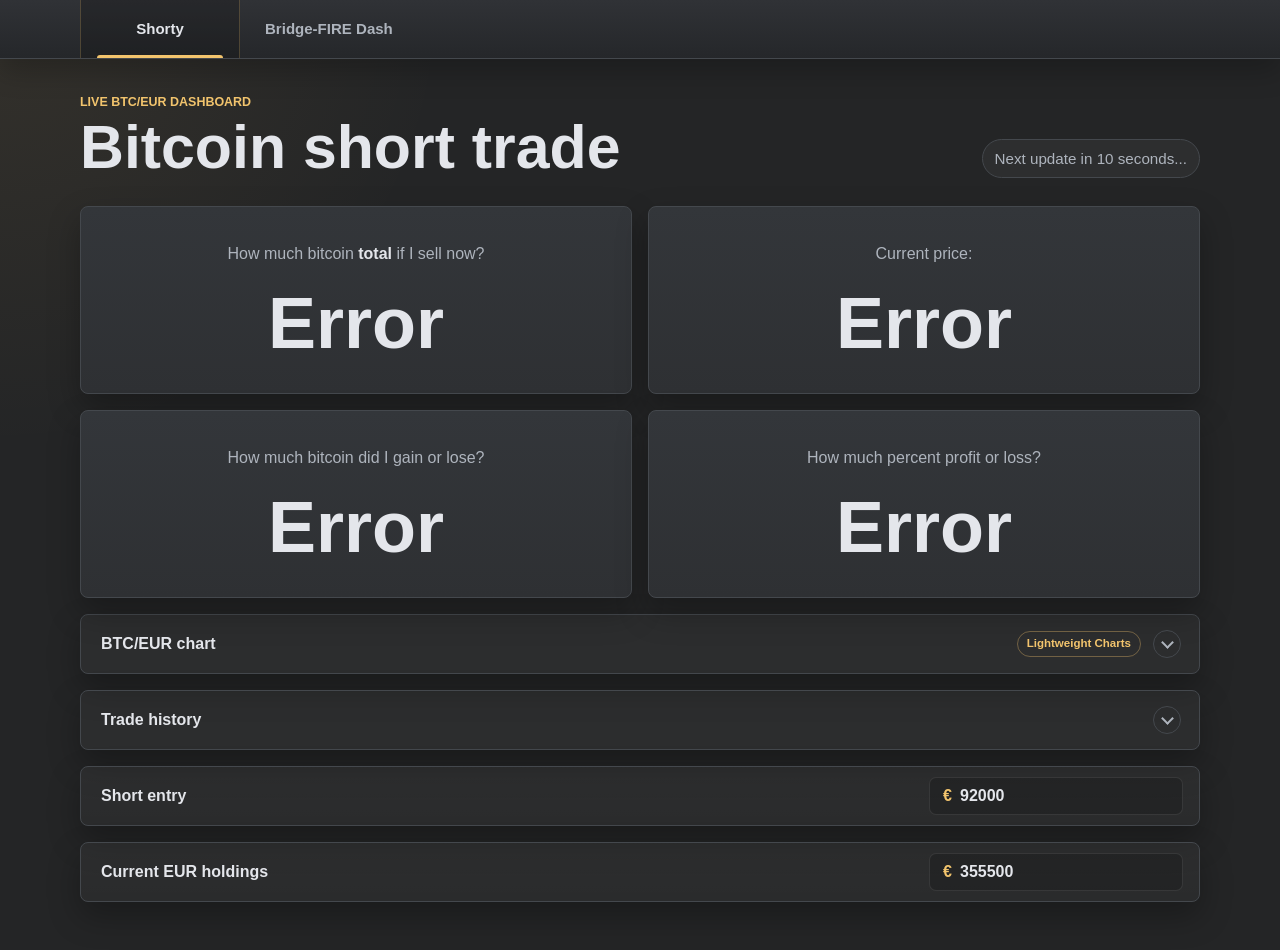
==== index.html @ 922f7276 "Change labels" ====
<!DOCTYPE html>
<html lang="en">
<head>
    <meta charset="UTF-8">
    <meta name="viewport" content="width=device-width, initial-scale=1.0">
    <title>Shorty</title>
    <meta name="theme-color" content="#242526">
    <meta name="apple-mobile-web-app-capable" content="yes">
    <meta name="mobile-web-app-capable" content="yes">
    <meta name="apple-mobile-web-app-title" content="Shorty">
    <link rel="manifest" href="/manifest.json?v=5">
    <link rel="icon" type="image/svg+xml" href="/favicon.svg?v=5">
    <link rel="icon" type="image/png" sizes="256x256" href="/favicon.png?v=5">
    <link rel="apple-touch-icon" sizes="152x152" href="/apple-touch-icon-152x152.png">
    <link rel="apple-touch-icon" sizes="167x167" href="/apple-touch-icon-167x167.png">
    <link rel="apple-touch-icon" sizes="180x180" href="/apple-touch-icon.png">
    <link rel="apple-touch-icon" href="/apple-touch-icon.png">
    <link rel="apple-touch-icon-precomposed" sizes="180x180" href="/apple-touch-icon.png">
    <link rel="stylesheet" href="style.css?v=48">
</head>
<body>
<nav class="app-tabbar" aria-label="Dashboard tabs">
    <div class="app-tabbar-inner" role="tablist">
        <button
            id="shortyTabButton"
            class="app-tab is-active"
            type="button"
            role="tab"
            aria-selected="true"
            aria-controls="shortyTabPanel"
            data-dashboard-tab="shorty"
        >Shorty</button>
        <button
            id="bridgeFireTabButton"
            class="app-tab"
            type="button"
            role="tab"
            aria-selected="false"
            aria-controls="bridgeFireTabPanel"
            data-dashboard-tab="bridge-fire"
        >Bridge-FIRE Dash</button>
    </div>
</nav>
<main class="dashboard">
    <section
        id="shortyTabPanel"
        class="dashboard-tab-panel"
        role="tabpanel"
        aria-labelledby="shortyTabButton"
        data-dashboard-panel="shorty"
    >
    <header class="dashboard-header">
        <div>
            <p class="eyebrow">Live BTC/EUR dashboard</p>
            <h1>Bitcoin short trade</h1>
        </div>
        <p id="timer"></p>
    </header>

    <section class="metric-grid" aria-label="Bitcoin short trade metrics">
        <div class="box">
            <p>How much bitcoin <b>total</b> if I sell now?</p>
            <h2 id="total"></h2>
        </div>
        <div class="box">
            <p>Current price:</p>
            <h2 id="currentPrice"></h2>
        </div>
        <div class="box">
            <p>How much bitcoin did I gain or lose?</p>
            <h2 id="delta"></h2>
        </div>
        <div class="box">
            <p>How much percent profit or loss?</p>
            <h2 id="percent"></h2>
        </div>
    </section>

    <section class="chart-disclosure" aria-label="BTC/EUR chart">
        <details id="priceChartPanel" class="chart-panel">
            <summary class="chart-tab">
                <span class="chart-tab-title">BTC/EUR chart</span>
                <a
                    class="chart-tab-source"
                    href="https://tradingview.github.io/lightweight-charts/docs"
                    target="_blank"
                    rel="noopener noreferrer"
                    aria-label="Open Lightweight Charts documentation"
                >Lightweight Charts</a>
                <span class="chart-tab-icon" aria-hidden="true"></span>
            </summary>
            <div class="chart-body">
                <div
                    id="btcEurChart"
                    class="price-chart-frame"
                    aria-label="BTC/EUR price chart"
                >
                    <div class="price-chart-toolbar" aria-label="Chart timeframe controls">
                        <button class="chart-period-button" type="button" data-chart-period="daily">Daily</button>
                        <button class="chart-period-button is-active" type="button" data-chart-period="weekly">Weekly</button>
                        <span class="price-chart-meta">24M history</span>
                        <span>Live BTC/EUR</span>
                        <span id="chartMoveIndicator" class="chart-move-indicator" aria-live="polite">--</span>
                    </div>
                    <div class="price-chart-heading">
                        <p>
                            <span class="coin-dot">₿</span>
                            <span>Bitcoin / Euro · <span id="chartTimeframeLabel">1W</span> · Coinbase</span>
                        </p>
                        <p id="chartOhlc" class="chart-ohlc"></p>
                    </div>
                    <div id="lightweightChart" class="lightweight-chart"></div>
                    <p id="chartStatus" class="chart-placeholder">Chart loading...</p>
                </div>
            </div>
        </details>
    </section>

    <section class="chart-disclosure" aria-label="Trade history">
        <details id="tradeHistoryPanel" class="chart-panel trade-history-panel">
            <summary class="chart-tab">
                <span class="chart-tab-title">Trade history</span>
                <span class="chart-tab-icon" aria-hidden="true"></span>
            </summary>
            <div class="chart-body">
                <div id="tradeHistoryList" class="trade-history-list">
                    <article class="trade-card">
                        <div class="trade-card-header"><div><p class="holdings-label">STRC trade</p><p class="trade-card-subtitle">Entry FX 1.1594 EUR/USD · Sale FX 1.1699 EUR/USD (ECB)</p></div></div>
                        <div class="trade-metric-grid">
                            <div class="trade-metric">
                                <p>Entry</p>
                                <h2>USD 90.99</h2>
                                <div class="trade-detail-list">
                                    <div class="trade-detail"><span>Date</span><strong>Jun 17, 2026</strong></div>
                                    <div class="trade-detail"><span>Shares</span><strong>4,360</strong></div>
                                    <div class="trade-detail"><span>Invested</span><strong>USD 396,716.40</strong></div>
                                </div>
                            </div>
                            <div class="trade-metric">
                                <p>Exit</p>
                                <h2>USD 95.67</h2>
                                <div class="trade-detail-list">
                                    <div class="trade-detail"><span>Date</span><strong>Aug 21, 2026</strong></div>
                                    <div class="trade-detail"><span>Proceeds</span><strong>USD 417,107.67</strong></div>
                                    <div class="trade-detail"><span>Commission</span><strong class="is-loss">USD 34.86</strong></div>
                                </div>
                            </div>
                            <div class="trade-metric">
                                <p>Profit / loss</p>
                                <h2 class="is-profit">+USD 29,020.44</h2>
                                <div class="trade-detail-list">
                                    <div class="trade-detail"><span>EUR at sale</span><strong class="is-profit">+€ 21,734.86</strong></div>
                                    <div class="trade-detail"><span>Return</span><strong class="is-profit">+7.32%</strong></div>
                                    <div class="trade-detail"><span>Dividends</span><strong class="is-profit">USD 8,629.17</strong></div>
                                </div>
                            </div>
                        </div>
                    </article>
                    <article class="trade-card">
                        <div class="trade-card-header"><div><p class="holdings-label">Nexo Lending</p><p class="trade-card-subtitle">Jun 12-13, 2025 to Jun 12-13, 2026</p></div></div>
                        <div class="trade-metric-grid">
                            <div class="trade-metric">
                                <p>Entry</p>
                                <h2>€ 313,865.45</h2>
                                <div class="trade-detail-list">
                                    <div class="trade-detail"><span>Date</span><strong>Jun 12-13, 2025</strong></div>
                                    <div class="trade-detail"><span>Type</span><strong>Lending</strong></div>
                                </div>
                            </div>
                            <div class="trade-metric">
                                <p>Exit</p>
                                <h2>€ 345,385.04</h2>
                                <div class="trade-detail-list">
                                    <div class="trade-detail"><span>Unlock</span><strong>Jun 12-13, 2026</strong></div>
                                    <div class="trade-detail"><span>Duration</span><strong>365 days</strong></div>
                                </div>
                            </div>
                            <div class="trade-metric">
                                <p>Profit</p>
                                <h2 class="is-profit">+EUR 31,519.59</h2>
                                <div class="trade-detail-list trade-detail-list-top">
                                    <div class="trade-detail"><span>Return</span><strong class="is-profit">+10.04%</strong></div>
                                </div>
                            </div>
                        </div>
                    </article>
                    <article class="trade-card">
                        <div class="trade-card-header"><div><p class="holdings-label">BTC trade</p><p class="trade-card-subtitle">2020-2022 to Jun 12-13, 2025</p></div></div>
                        <div class="trade-metric-grid">
                            <div class="trade-metric">
                                <p>Entry</p>
                                <h2>₿ 3.13</h2>
                                <div class="trade-detail-list">
                                    <div class="trade-detail"><span>Date</span><strong>2020-2022</strong></div>
                                    <div class="trade-detail"><span>Invested</span><strong>Approx. € 36,000.00</strong></div>
                                </div>
                            </div>
                            <div class="trade-metric">
                                <p>Exit</p>
                                <h2>€ 313,865.45</h2>
                                <div class="trade-detail-list">
                                    <div class="trade-detail"><span>Date</span><strong>Jun 12-13, 2025</strong></div>
                                    <div class="trade-detail"><span>Duration</span><strong>Approx. 3-5 years</strong></div>
                                </div>
                            </div>
                            <div class="trade-metric">
                                <p>Profit</p>
                                <h2 class="is-profit">+EUR 277,865.45</h2>
                                <div class="trade-detail-list trade-detail-list-top">
                                    <div class="trade-detail"><span>Return</span><strong class="is-profit">+771.85%</strong></div>
                                </div>
                            </div>
                        </div>
                    </article>
                </div>
            </div>
        </details>
    </section>

    <section class="holdings-panel" aria-label="Short entry settings">
        <div>
            <p class="holdings-label">Short entry</p>
        </div>
        <label class="holdings-input-wrap" for="shortEntryPrice">
            <span>€</span>
            <input
                id="shortEntryPrice"
                type="number"
                inputmode="numeric"
                min="1"
                step="1"
                value="92000"
                required
                aria-label="Short entry price"
            >
        </label>
    </section>

    <section class="holdings-panel" aria-label="EUR holdings settings">
        <div>
            <p class="holdings-label">Current EUR holdings</p>
        </div>
        <label class="holdings-input-wrap" for="currentEurHoldings">
            <span>€</span>
            <input
                id="currentEurHoldings"
                type="number"
                inputmode="numeric"
                min="1"
                step="1"
                value="355500"
                required
                aria-label="Current EUR holdings"
            >
        </label>
    </section>
    </section>
    <section
        id="bridgeFireTabPanel"
        class="dashboard-tab-panel"
        role="tabpanel"
        aria-labelledby="bridgeFireTabButton"
        data-dashboard-panel="bridge-fire"
        hidden
    >
        <header class="dashboard-header bridge-fire-header">
            <div>
                <p class="eyebrow">Personal bridge FIRE simulator</p>
                <h1>Bridge-FIRE Dash</h1>
            </div>
            <button id="bridgeFireResetButton" class="bridge-fire-reset" type="button">Reset defaults</button>
        </header>

        <section id="bridgeFireApp" class="bridge-fire" aria-label="Bridge FIRE calculator">
            <section class="bridge-kpi-grid" aria-label="Bridge FIRE headline results">
                <div class="bridge-kpi">
                    <p>Earliest safe FIRE</p>
                    <h2 id="bridgeFireDate">Calculating...</h2>
                </div>
                <div class="bridge-kpi">
                    <p>Selected FIRE age</p>
                    <h2 id="bridgeFireAge">--</h2>
                </div>
                <div class="bridge-kpi">
                    <p>Required liquid at FIRE</p>
                    <h2 id="bridgeRequiredLiquid">--</h2>
                    <span id="bridgeRequiredLiquidNote" class="bridge-kpi-note">Future euros</span>
                </div>
                <div class="bridge-kpi">
                    <p>Current net worth</p>
                    <h2 id="bridgeCurrentNetWorth">--</h2>
                </div>
                <div class="bridge-kpi">
                    <p>Current apartment equity</p>
                    <h2 id="bridgeApartmentEquity">--</h2>
                </div>
                <div class="bridge-kpi">
                    <p>Plan status</p>
                    <h2 id="bridgePlanStatus">--</h2>
                </div>
            </section>

            <section class="bridge-panel bridge-chart-panel" aria-label="Bridge FIRE projection chart">
                <div class="bridge-panel-header">
                    <div>
                        <p class="holdings-label">Projection</p>
                        <p id="bridgeProjectionSummary" class="bridge-muted">Monthly real-money simulation</p>
                    </div>
                    <div class="bridge-chart-legend" aria-label="Chart legend">
                        <span><i class="legend-liquid"></i>Liquid</span>
                        <span><i class="legend-cash"></i>Cash</span>
                        <span><i class="legend-apartment"></i>Apartment equity</span>
                    </div>
                </div>
                <div id="bridgeFireChart" class="bridge-chart" aria-label="Bridge FIRE projection"></div>
            </section>

            <section class="bridge-controls-grid" aria-label="Bridge FIRE assumptions">
                <fieldset class="bridge-panel bridge-control-panel bridge-control-primary" aria-label="Portfolio">
                    <div class="bridge-control-title" aria-hidden="true">Portfolio</div>
                    <div class="bridge-segmented bridge-mode-toggle" role="radiogroup" aria-label="FIRE date mode">
                        <label><input type="radio" name="fireMode" value="earliest" data-fire-setting="fireMode"><span>Auto earliest</span></label>
                        <label><input type="radio" name="fireMode" value="manual" data-fire-setting="fireMode"><span>Manual age</span></label>
                    </div>
                    <label class="bridge-field bridge-range-field"><span class="bridge-range-heading">Manual FIRE age<strong id="bridgeManualFireAgeValue">40.0</strong></span><input type="range" min="30" max="105" step="0.1" data-fire-setting="manualFireAge"></label>
                    <label class="bridge-field"><span>Liquid portfolio</span><input type="number" min="0" step="1000" data-fire-setting="liquidPortfolio"></label>
                    <label class="bridge-field"><span>Pre-FIRE real return</span><input type="number" step="0.1" data-fire-setting="preFireReturnPercent"></label>
                    <label class="bridge-field"><span>WEBN real return</span><input type="number" step="0.1" data-fire-setting="webnReturnPercent"></label>
                    <label class="bridge-field"><span>Cash real return</span><input type="number" step="0.1" data-fire-setting="cashReturnPercent"></label>
                    <label class="bridge-field"><span>Cash reserve years</span><input type="number" min="0" step="0.25" data-fire-setting="cashReserveYears"></label>
                    <label class="bridge-field"><span>Inflation assumption</span><input type="number" step="0.1" data-fire-setting="inflationPercent"></label>
                    <label class="bridge-field"><span>Life expectancy</span><input type="number" min="60" max="120" step="1" data-fire-setting="lifeExpectancyAge"></label>
                </fieldset>

                <fieldset class="bridge-panel bridge-control-panel bridge-control-compact" aria-label="Spending">
                    <div class="bridge-control-title" aria-hidden="true">Spending</div>
                    <label class="bridge-field"><span>First-years spending</span><input type="number" min="0" step="1000" data-fire-setting="earlyRetirementSpending"></label>
                    <label class="bridge-field"><span>First-years duration</span><input type="number" min="0" step="1" data-fire-setting="earlyRetirementYears"></label>
                    <label class="bridge-field"><span>Long-term spending</span><input type="number" min="0" step="1000" data-fire-setting="retirementSpending"></label>
                    <label class="bridge-toggle"><input type="checkbox" data-fire-setting="guardrailEnabled"><span>Guardrail spending cut</span></label>
                    <label class="bridge-field"><span>Portfolio drop trigger</span><input type="number" min="0" max="95" step="1" data-fire-setting="guardrailDropPercent"></label>
                    <label class="bridge-field"><span>Annual spending cut</span><input type="number" min="0" step="500" data-fire-setting="guardrailCutAmount"></label>
                </fieldset>

                <fieldset class="bridge-panel bridge-control-panel bridge-control-wide" aria-label="Apartment">
                    <div class="bridge-control-title" aria-hidden="true">Apartment</div>
                    <div class="bridge-segmented" role="radiogroup" aria-label="Apartment strategy">
                        <label><input type="radio" name="apartmentStrategy" value="rentForever" data-fire-setting="apartmentStrategy"><span>Rent out forever</span></label>
                        <label><input type="radio" name="apartmentStrategy" value="sellAtFire" data-fire-setting="apartmentStrategy"><span>Sell at FIRE</span></label>
                        <label><input type="radio" name="apartmentStrategy" value="sellAtPayoff" data-fire-setting="apartmentStrategy"><span>Sell 2048</span></label>
                        <label><input type="radio" name="apartmentStrategy" value="sellAtDate" data-fire-setting="apartmentStrategy"><span>Sell at specified date</span></label>
                    </div>
                    <label class="bridge-field"><span>Apartment value</span><input type="number" min="0" step="1000" data-fire-setting="apartmentValue"></label>
                    <label class="bridge-field"><span>Real appreciation</span><input type="number" step="0.1" data-fire-setting="apartmentRealAppreciationPercent"></label>
                    <label class="bridge-field"><span>Pre-payoff rent</span><input type="number" min="0" step="25" data-fire-setting="prePayoffRent"></label>
                    <label class="bridge-field"><span>Mortgage payment</span><input type="number" min="0" step="1" data-fire-setting="mortgagePayment"></label>
                    <label class="bridge-field"><span>Post-payoff rent</span><input type="number" min="0" step="25" data-fire-setting="postPayoffRent"></label>
                    <label class="bridge-field"><span>Sell month</span><input type="month" data-fire-setting="apartmentSaleMonth"></label>
                    <label class="bridge-field"><span>Sale costs</span><input type="number" min="0" max="25" step="0.1" data-fire-setting="apartmentSaleCostPercent"></label>
                    <label class="bridge-toggle"><input type="checkbox" data-fire-setting="includePreFireApartmentCashflow"><span>Invest pre-FIRE apartment cashflow</span></label>
                </fieldset>

                <fieldset class="bridge-panel bridge-control-panel bridge-control-half" aria-label="Inheritance">
                    <div class="bridge-control-title" aria-hidden="true">Inheritance</div>
                    <p id="bridgeInheritanceSummary" class="bridge-control-note">Youngest parent reaches trigger age</p>
                    <label class="bridge-field"><span>Dad birthdate</span><input type="date" data-fire-setting="dadBirthdate"></label>
                    <label class="bridge-field"><span>Mom birthdate</span><input type="date" data-fire-setting="momBirthdate"></label>
                    <label class="bridge-field"><span>Trigger age (youngest parent)</span><input type="number" min="50" max="120" step="1" data-fire-setting="inheritanceTriggerAge"></label>
                    <label class="bridge-field"><span>House value</span><input type="number" min="0" step="10000" data-fire-setting="inheritanceHouseValue"></label>
                </fieldset>

                <fieldset class="bridge-panel bridge-control-panel bridge-control-social" aria-label="Social income">
                    <div class="bridge-control-title" aria-hidden="true">Social income</div>
                    <label class="bridge-toggle"><input type="checkbox" data-fire-setting="socialIncomeEnabled"><span>Enable social income</span></label>
                    <label class="bridge-field"><span>Duration years</span><input type="number" min="0" step="0.5" data-fire-setting="socialIncomeYears"></label>
                    <label class="bridge-field"><span>Monthly amount</span><input type="number" min="0" step="50" data-fire-setting="socialIncomeMonthlyAmount"></label>
                </fieldset>
            </section>

            <section class="bridge-panel bridge-table-panel" aria-label="Bridge FIRE yearly breakdown">
                <div class="bridge-panel-header">
                    <div>
                        <p class="holdings-label">Yearly breakdown</p>
                        <p class="bridge-muted">Liquid portfolio, cash reserve, apartment equity and plan events, all in today's euros</p>
                    </div>
                </div>
                <div class="bridge-table-wrap">
                    <table class="bridge-table">
                        <thead>
                            <tr>
                                <th>Date</th>
                                <th>Age</th>
                                <th>Liquid (today €)</th>
                                <th>Cash (today €)</th>
                                <th>Apartment equity (today €)</th>
                                <th>Spending (today €)</th>
                                <th>Social income/mo (today €)</th>
                                <th>Event</th>
                            </tr>
                        </thead>
                        <tbody id="bridgeYearlyRows"></tbody>
                    </table>
                </div>
            </section>
        </section>
    </section>
</main>

<script src="btc.js?v=24"></script>
<script src="bridge-fire.js?v=19"></script>
<script>
const refreshIntervalMs = 10000;
const timerElement = document.getElementById('timer');
let nextUpdateAt = Date.now();
let refreshTimeoutId;
let activeDashboardTab = 'shorty';
const mobileTabMediaQuery = window.matchMedia
    ? window.matchMedia('(max-width: 720px)')
    : null;

function setupDashboardTabs() {
    document.querySelectorAll('[data-dashboard-tab]').forEach((tabButton) => {
        tabButton.addEventListener('click', () => {
            setActiveDashboardTab(tabButton.dataset.dashboardTab);
        });
    });

    syncDashboardTabsForViewport();
    if (mobileTabMediaQuery?.addEventListener) {
        mobileTabMediaQuery.addEventListener('change', syncDashboardTabsForViewport);
    } else if (mobileTabMediaQuery?.addListener) {
        mobileTabMediaQuery.addListener(syncDashboardTabsForViewport);
    }
}

function syncDashboardTabsForViewport() {
    if (mobileTabMediaQuery?.matches) {
        setActiveDashboardTab('shorty');
    }
}

function setActiveDashboardTab(tabId) {
    if (!tabId || tabId === activeDashboardTab) {
        return;
    }

    activeDashboardTab = tabId;
    document.querySelectorAll('[data-dashboard-tab]').forEach((tabButton) => {
        const isActive = tabButton.dataset.dashboardTab === tabId;
        tabButton.classList.toggle('is-active', isActive);
        tabButton.setAttribute('aria-selected', String(isActive));
    });
    document.querySelectorAll('[data-dashboard-panel]').forEach((panel) => {
        panel.hidden = panel.dataset.dashboardPanel !== tabId;
    });
    document.title = tabId === 'bridge-fire' ? 'Bridge-FIRE Dash' : 'Shorty';

    if (tabId === 'shorty') {
        refreshTradeInfo();
    } else {
        window.clearTimeout(refreshTimeoutId);
    }
}

function updateTimer() {
    if (activeDashboardTab !== 'shorty') {
        return;
    }

    const msLeft = Math.max(0, nextUpdateAt - Date.now());
    const secondsLeft = Math.ceil(msLeft / 1000);
    timerElement.textContent = secondsLeft > 0
        ? `Next update in ${secondsLeft} second${secondsLeft === 1 ? '' : 's'}...`
        : 'Updating...';
}

async function refreshTradeInfo() {
    window.clearTimeout(refreshTimeoutId);
    if (activeDashboardTab !== 'shorty') {
        return;
    }

    nextUpdateAt = Date.now();
    updateTimer();
    await updateTradeInfo();
    if (activeDashboardTab !== 'shorty') {
        return;
    }

    nextUpdateAt = Date.now() + refreshIntervalMs;
    updateTimer();
    refreshTimeoutId = window.setTimeout(refreshTradeInfo, refreshIntervalMs);
}

setInterval(updateTimer, 1000);
setupDashboardTabs();
setupPriceChart();
setupShortEntryInput(refreshTradeInfo);
setupHoldingsInput(refreshTradeInfo);
setupBridgeFireCalculator();
refreshTradeInfo();
</script>
</body>
</html>
---- style.css ----
:root {
    color-scheme: dark;
    --bg: #242526;
    --panel: #2e3033;
    --panel-soft: #33363a;
    --border: #44484d;
    --text: #e4e6eb;
    --muted: #aeb4bd;
    --accent: #f2c46d;
    --shadow: rgba(0, 0, 0, 0.28);
}

* {
    box-sizing: border-box;
}

body {
    min-height: 100vh;
    margin: 0;
    background:
        radial-gradient(circle at top left, rgba(242, 196, 109, 0.08), transparent 28rem),
        var(--bg);
    color: var(--text);
    font-family: Arial, sans-serif;
}

.app-tabbar {
    width: 100%;
    border-bottom: 1px solid var(--border);
    background: linear-gradient(180deg, #303236, #25272a);
    box-shadow: 0 12px 28px rgba(0, 0, 0, 0.22);
}

.app-tabbar-inner {
    display: flex;
    align-items: stretch;
    width: min(1120px, calc(100% - 32px));
    min-height: 58px;
    margin: 0 auto;
    gap: 2px;
}

.app-tab {
    position: relative;
    display: grid;
    place-items: center;
    min-width: 160px;
    padding: 0 22px;
    border: 0;
    border-inline: 1px solid transparent;
    background: transparent;
    color: var(--muted);
    cursor: pointer;
    font: inherit;
    font-size: 0.94rem;
    font-weight: 700;
    line-height: 1;
    white-space: nowrap;
    transition: background 160ms ease, color 160ms ease, border-color 160ms ease;
}

.app-tab::after {
    content: "";
    position: absolute;
    left: 16px;
    right: 16px;
    bottom: 0;
    height: 3px;
    border-radius: 999px 999px 0 0;
    background: transparent;
    transition: background 160ms ease;
}

.app-tab:hover {
    border-color: rgba(255, 255, 255, 0.06);
    background: rgba(255, 255, 255, 0.045);
    color: var(--text);
}

.app-tab:focus-visible {
    z-index: 1;
    outline: 3px solid rgba(242, 196, 109, 0.26);
    outline-offset: -3px;
}

.app-tab.is-active {
    border-color: rgba(242, 196, 109, 0.22);
    background: rgba(15, 15, 16, 0.28);
    color: var(--text);
}

.app-tab.is-active::after {
    background: var(--accent);
}

.dashboard-tab-panel[hidden] {
    display: none;
}

.dashboard {
    width: min(1120px, calc(100% - 32px));
    margin: 0 auto;
    padding: 36px 0 48px;
}

.dashboard-header {
    display: flex;
    align-items: flex-end;
    justify-content: space-between;
    gap: 24px;
    margin-bottom: 28px;
}

.eyebrow {
    margin: 0 0 8px;
    color: var(--accent);
    font-size: 0.78rem;
    font-weight: 700;
    letter-spacing: 0;
    text-transform: uppercase;
}

h1 {
    margin: 0;
    color: var(--text);
    font-size: clamp(2.1rem, 6vw, 3.8rem);
    line-height: 1;
}

.metric-grid {
    display: grid;
    grid-template-columns: repeat(2, minmax(0, 1fr));
    gap: 16px;
}

.box {
    min-height: 188px;
    padding: 22px;
    border: 1px solid var(--border);
    border-radius: 8px;
    background: linear-gradient(180deg, var(--panel-soft), var(--panel));
    box-shadow: 0 14px 32px var(--shadow);
    display: flex;
    flex-direction: column;
    align-items: center;
    justify-content: center;
    gap: 24px;
    text-align: center;
}

.box p {
    margin: 0;
    max-width: 24rem;
    color: var(--muted);
    font-size: 1rem;
    line-height: 1.45;
}

.box b {
    color: var(--text);
}

.box h2 {
    margin: 0;
    color: var(--text);
    font-size: clamp(2.4rem, 7vw, 4.5rem);
    line-height: 0.95;
    overflow-wrap: anywhere;
}

.chart-disclosure {
    margin-top: 16px;
}

.chart-panel {
    border: 1px solid var(--border);
    border-radius: 8px;
    background: rgba(255, 255, 255, 0.035);
    box-shadow: 0 14px 32px var(--shadow);
    overflow: hidden;
}

.chart-tab {
    display: grid;
    grid-template-columns: minmax(0, 1fr) auto auto;
    align-items: center;
    gap: 12px;
    min-height: 58px;
    padding: 0 18px 0 20px;
    cursor: pointer;
    list-style: none;
}

.chart-tab::-webkit-details-marker {
    display: none;
}

.chart-tab-title {
    color: var(--text);
    font-size: 1rem;
    font-weight: 700;
}

.chart-tab-source {
    padding: 6px 9px;
    border: 1px solid rgba(242, 196, 109, 0.35);
    border-radius: 999px;
    color: var(--accent);
    font-size: 0.72rem;
    font-weight: 700;
    line-height: 1;
    text-decoration: none;
    text-transform: none;
}

.chart-tab-source:hover,
.chart-tab-source:focus-visible {
    border-color: rgba(242, 196, 109, 0.65);
    background: rgba(242, 196, 109, 0.08);
    outline: none;
}

.chart-tab-icon {
    display: grid;
    place-items: center;
    width: 28px;
    height: 28px;
    border: 1px solid var(--border);
    border-radius: 50%;
    color: var(--muted);
    transition: border-color 160ms ease, color 160ms ease;
}

.chart-tab-icon::before {
    content: "";
    width: 7px;
    height: 7px;
    margin-top: -3px;
    border-right: 2px solid currentColor;
    border-bottom: 2px solid currentColor;
    transform: rotate(45deg);
    transition: transform 160ms ease, margin 160ms ease;
}

.chart-panel[open] .chart-tab {
    border-bottom: 1px solid var(--border);
}

.chart-panel[open] .chart-tab-icon {
    border-color: rgba(242, 196, 109, 0.45);
    color: var(--accent);
}

.chart-panel[open] .chart-tab-icon::before {
    margin-top: 3px;
    transform: rotate(225deg);
}

.chart-tab:focus-visible {
    outline: 3px solid rgba(242, 196, 109, 0.3);
    outline-offset: -3px;
}

.chart-body {
    padding: 14px;
    background: linear-gradient(180deg, var(--panel-soft), var(--panel));
}

.price-chart-frame {
    position: relative;
    width: 100%;
    height: clamp(360px, 56vw, 460px);
    border: 1px solid rgba(255, 255, 255, 0.06);
    border-radius: 6px;
    background: #0f0f10;
    overflow: hidden;
}

.price-chart-frame.is-warmed {
    box-shadow: inset 0 0 0 1px rgba(242, 196, 109, 0.08);
}

.price-chart-toolbar {
    display: flex;
    align-items: center;
    gap: 8px;
    height: 44px;
    padding: 0 12px;
    border-bottom: 1px solid rgba(255, 255, 255, 0.07);
    background: #0b0b0c;
    color: #b8b8bd;
    font-size: 0.78rem;
    font-weight: 700;
}

.price-chart-toolbar span {
    display: grid;
    place-items: center;
    height: 28px;
    padding: 0 10px;
    border: 1px solid rgba(255, 255, 255, 0.06);
    border-radius: 999px;
    background: rgba(255, 255, 255, 0.025);
    color: #9ea4ad;
    font: inherit;
    white-space: nowrap;
}

.chart-period-button {
    display: grid;
    place-items: center;
    height: 28px;
    padding: 0 12px;
    border: 1px solid rgba(242, 196, 109, 0.32);
    border-radius: 999px;
    background: rgba(242, 196, 109, 0.06);
    color: #ead7ac;
    cursor: pointer;
    font: inherit;
    white-space: nowrap;
    box-shadow: inset 0 0 0 1px rgba(255, 255, 255, 0.035);
    transition: background 160ms ease, border-color 160ms ease, color 160ms ease, transform 160ms ease;
}

.chart-period-button.is-active {
    border-color: rgba(242, 196, 109, 0.72);
    background: rgba(242, 196, 109, 0.16);
    color: var(--accent);
}

.chart-period-button:hover,
.chart-period-button:focus-visible {
    border-color: rgba(242, 196, 109, 0.65);
    background: rgba(242, 196, 109, 0.12);
    color: var(--accent);
    outline: none;
}

.price-chart-meta {
    color: var(--muted);
}

.price-chart-toolbar .chart-move-indicator {
    margin-left: auto;
    min-width: 74px;
    border-color: rgba(255, 255, 255, 0.08);
    color: #9ea4ad;
}

.price-chart-toolbar .chart-move-indicator.is-up {
    border-color: rgba(74, 163, 140, 0.36);
    background: rgba(74, 163, 140, 0.08);
    color: #7ed1bb;
}

.price-chart-toolbar .chart-move-indicator.is-down {
    border-color: rgba(239, 83, 80, 0.36);
    background: rgba(239, 83, 80, 0.08);
    color: #ff8a87;
}

.price-chart-heading {
    position: absolute;
    z-index: 2;
    top: 55px;
    left: 12px;
    right: 12px;
    display: flex;
    align-items: center;
    gap: 12px;
    min-width: 0;
    pointer-events: none;
}

.price-chart-heading p {
    display: flex;
    align-items: center;
    gap: 7px;
    min-width: 0;
    margin: 0;
    color: #d8d8dc;
    font-size: 0.95rem;
    white-space: nowrap;
}

.price-chart-heading p:first-child {
    flex: 0 1 auto;
    overflow: hidden;
    text-overflow: ellipsis;
}

.coin-dot {
    display: grid;
    place-items: center;
    width: 18px;
    height: 18px;
    border-radius: 50%;
    background: #f7931a;
    color: #fff;
    font-size: 0.78rem;
    font-weight: 700;
}

.chart-ohlc {
    color: #ef5350;
}

.lightweight-chart {
    width: 100%;
    height: calc(100% - 44px);
}

.lightweight-chart table {
    font-family: Arial, sans-serif !important;
}

.price-chart-frame canvas {
    display: block;
}

.price-chart-frame .chart-placeholder {
    position: absolute;
    z-index: 3;
    inset: 44px 0 0;
    width: 100%;
    height: auto;
    background: rgba(15, 15, 16, 0.78);
}

.chart-placeholder[hidden] {
    display: none;
}

.chart-placeholder {
    display: grid;
    place-items: center;
    height: 100%;
    margin: 0;
    color: var(--muted);
    font-size: 0.95rem;
}

.trade-history-list {
    display: grid;
    gap: 10px;
}

.trade-history-panel .chart-body {
    background: linear-gradient(180deg, rgba(255, 255, 255, 0.032), rgba(255, 255, 255, 0.018));
}

.trade-card {
    padding: 14px 16px 16px;
    border: 1px solid var(--border);
    border-radius: 8px;
    background: linear-gradient(180deg, rgba(255, 255, 255, 0.032), rgba(255, 255, 255, 0.018));
    box-shadow: 0 14px 32px var(--shadow);
}

.trade-history-panel .chart-tab {
    grid-template-columns: minmax(0, 1fr) auto;
}

.trade-card-header {
    display: block;
    margin-bottom: 12px;
}

.trade-card-subtitle {
    margin: 3px 0 0;
    color: var(--muted);
    font-size: 0.78rem;
    line-height: 1.3;
}

.trade-metric-grid {
    display: grid;
    grid-template-columns: repeat(3, minmax(0, 1fr));
    gap: 8px;
}

.trade-metric {
    min-height: 116px;
    padding: 11px 12px;
    border: 1px solid rgba(255, 255, 255, 0.07);
    border-radius: 7px;
    background: rgba(15, 15, 16, 0.22);
    display: grid;
    grid-template-rows: auto auto 1fr;
    gap: 8px;
    min-width: 0;
}

.trade-metric p {
    margin: 0;
    color: var(--muted);
    font-size: 0.78rem;
    font-weight: 700;
    line-height: 1.25;
}

.trade-metric h2 {
    margin: 0;
    color: var(--text);
    font-size: clamp(1.16rem, 2.2vw, 1.55rem);
    line-height: 1.05;
    overflow-wrap: anywhere;
}

.trade-metric .is-profit {
    color: #22c55e;
}

.trade-metric .is-loss {
    color: #ef4444;
}

.trade-detail-list {
    display: grid;
    align-content: end;
    gap: 5px;
    min-width: 0;
}

.trade-detail-list-top {
    align-content: start;
}

.trade-detail {
    display: grid;
    grid-template-columns: minmax(64px, auto) minmax(0, 1fr);
    gap: 8px;
    align-items: baseline;
    min-width: 0;
    color: var(--muted);
    font-size: 0.74rem;
    line-height: 1.2;
}

.trade-detail span {
    min-width: 0;
}

.trade-detail strong {
    min-width: 0;
    color: #d8d8dc;
    font-weight: 700;
    text-align: right;
    overflow-wrap: anywhere;
}

.holdings-panel {
    display: flex;
    align-items: center;
    justify-content: space-between;
    gap: 18px;
    min-height: 58px;
    margin-top: 16px;
    padding: 10px 16px 10px 20px;
    border: 1px solid var(--border);
    border-radius: 8px;
    background: linear-gradient(180deg, rgba(255, 255, 255, 0.045), rgba(255, 255, 255, 0.028));
    box-shadow: 0 14px 32px var(--shadow);
}

.holdings-label {
    margin: 0;
    color: var(--text);
    font-size: 1rem;
    font-weight: 700;
}

.holdings-input-wrap {
    display: flex;
    align-items: center;
    height: 38px;
    min-width: min(100%, 230px);
    border: 1px solid rgba(255, 255, 255, 0.09);
    border-radius: 7px;
    background: rgba(15, 15, 16, 0.24);
    color: var(--accent);
    font-size: 1rem;
    font-weight: 700;
    overflow: hidden;
    transition: background 160ms ease, border-color 160ms ease, box-shadow 160ms ease;
}

.holdings-input-wrap span {
    flex: 0 0 auto;
    padding: 0 0 0 13px;
}

.holdings-input-wrap input {
    width: 100%;
    height: 100%;
    min-width: 0;
    padding: 0 12px 0 8px;
    border: 0;
    background: transparent;
    color: var(--text);
    font: inherit;
    line-height: 1.1;
    outline: none;
}

.holdings-input-wrap:focus-within {
    border-color: var(--accent);
    background: rgba(15, 15, 16, 0.36);
    box-shadow: 0 0 0 3px rgba(242, 196, 109, 0.16);
}

.holdings-input-wrap input::-webkit-outer-spin-button,
.holdings-input-wrap input::-webkit-inner-spin-button {
    margin: 0;
}

#timer {
    flex: 0 0 auto;
    margin: 0;
    padding: 10px 12px;
    border: 1px solid var(--border);
    border-radius: 999px;
    background: rgba(255, 255, 255, 0.04);
    color: var(--muted);
    font-size: 0.95rem;
    white-space: nowrap;
}

.bridge-fire-header {
    align-items: center;
}

.bridge-fire-reset {
    flex: 0 0 auto;
    min-height: 38px;
    padding: 0 13px;
    border: 1px solid rgba(242, 196, 109, 0.35);
    border-radius: 7px;
    background: rgba(242, 196, 109, 0.08);
    color: var(--accent);
    cursor: pointer;
    font: inherit;
    font-size: 0.86rem;
    font-weight: 700;
    transition: background 160ms ease, border-color 160ms ease, color 160ms ease;
}

.bridge-fire-reset:hover,
.bridge-fire-reset:focus-visible {
    border-color: rgba(242, 196, 109, 0.68);
    background: rgba(242, 196, 109, 0.14);
    outline: none;
}

.bridge-fire {
    display: grid;
    gap: 16px;
}

.bridge-kpi-grid {
    display: grid;
    grid-template-columns: repeat(3, minmax(0, 1fr));
    gap: 10px;
}

.bridge-kpi,
.bridge-panel {
    border: 1px solid var(--border);
    border-radius: 8px;
    background: linear-gradient(180deg, rgba(255, 255, 255, 0.045), rgba(255, 255, 255, 0.028));
    box-shadow: 0 14px 32px var(--shadow);
}

.bridge-kpi {
    min-height: 104px;
    padding: 15px;
    display: flex;
    flex-direction: column;
    justify-content: center;
    gap: 8px;
    min-width: 0;
}

.bridge-kpi p,
.bridge-muted {
    margin: 0;
    color: var(--muted);
    font-size: 0.78rem;
    font-weight: 700;
    line-height: 1.3;
}

.bridge-kpi h2 {
    margin: 0;
    color: var(--text);
    font-size: clamp(1.28rem, 2.6vw, 2rem);
    line-height: 1.05;
    overflow-wrap: anywhere;
}

.bridge-kpi-note,
.bridge-control-note {
    grid-column: 1 / -1;
    margin: 0;
    color: var(--muted);
    font-size: 0.72rem;
    font-weight: 700;
    line-height: 1.3;
}

.bridge-kpi-note {
    color: #d7c49d;
    max-width: 100%;
    overflow-wrap: anywhere;
}

.bridge-panel {
    padding: 14px;
}

.bridge-panel-header {
    display: flex;
    align-items: center;
    justify-content: space-between;
    gap: 16px;
    margin-bottom: 12px;
}

.bridge-chart-panel {
    overflow: hidden;
}

.bridge-chart {
    position: relative;
    display: block;
    width: 100%;
    height: clamp(280px, 42vw, 390px);
    border: 1px solid rgba(255, 255, 255, 0.06);
    border-radius: 6px;
    background: #111213;
    color: var(--muted);
    font-size: 0.95rem;
    overflow: hidden;
}

.bridge-event-overlay {
    position: absolute;
    inset: 0;
    z-index: 4;
    pointer-events: none;
}

.bridge-event-line {
    position: absolute;
    top: 0;
    bottom: 24px;
    width: 1px;
    background-image: repeating-linear-gradient(
        to bottom,
        rgba(255, 255, 255, 0.78) 0,
        rgba(255, 255, 255, 0.78) 7px,
        transparent 7px,
        transparent 14px
    );
}

.bridge-event-line span {
    position: absolute;
    left: 7px;
    padding: 3px 6px;
    border: 1px solid rgba(255, 255, 255, 0.26);
    border-radius: 4px;
    background: rgba(17, 18, 19, 0.82);
    color: rgba(255, 255, 255, 0.92);
    font-size: 0.68rem;
    font-weight: 800;
    line-height: 1;
    white-space: nowrap;
    box-shadow: 0 6px 14px rgba(0, 0, 0, 0.22);
}

.bridge-event-line span.align-left {
    right: 7px;
    left: auto;
}

.bridge-chart.has-chart-error {
    display: grid;
    place-items: center;
    background: rgba(15, 15, 16, 0.34);
}

.bridge-chart-legend {
    display: flex;
    flex-wrap: wrap;
    justify-content: flex-end;
    gap: 8px;
    color: var(--muted);
    font-size: 0.76rem;
    font-weight: 700;
}

.bridge-chart-legend span {
    display: inline-flex;
    align-items: center;
    gap: 6px;
}

.bridge-chart-legend i {
    width: 10px;
    height: 10px;
    border-radius: 50%;
}

.legend-liquid {
    background: var(--accent);
}

.legend-cash {
    background: #7ed1bb;
}

.legend-apartment {
    background: #8ab4f8;
}

.bridge-controls-grid {
    display: grid;
    grid-template-columns: repeat(3, minmax(0, 1fr));
    gap: 12px;
    align-items: start;
}

.bridge-control-panel {
    display: grid;
    grid-template-columns: repeat(2, minmax(0, 1fr));
    gap: 10px;
    min-width: 0;
    margin: 0;
    padding-top: 14px;
}

.bridge-control-wide {
    grid-column: 1 / -1;
    grid-template-columns: repeat(4, minmax(0, 1fr));
}

.bridge-control-primary {
    grid-column: span 2;
}

.bridge-control-compact {
    grid-column: span 1;
    grid-template-columns: 1fr;
}

.bridge-control-half {
    grid-column: span 2;
}

.bridge-control-social {
    grid-column: span 1;
    grid-template-columns: 1fr;
}

.bridge-control-title {
    grid-column: 1 / -1;
    margin: 0 0 4px;
    color: var(--text);
    font-size: 1rem;
    font-weight: 700;
}

.bridge-field,
.bridge-toggle {
    min-width: 0;
}

.bridge-field {
    display: grid;
    gap: 6px;
}

.bridge-field span,
.bridge-toggle span {
    color: var(--muted);
    font-size: 0.76rem;
    font-weight: 700;
    line-height: 1.2;
}

.bridge-field input {
    width: 100%;
    height: 38px;
    min-width: 0;
    padding: 0 10px;
    border: 1px solid rgba(255, 255, 255, 0.09);
    border-radius: 7px;
    background: rgba(15, 15, 16, 0.24);
    color: var(--text);
    font: inherit;
    font-size: 0.92rem;
    font-weight: 700;
    outline: none;
    transition: background 160ms ease, border-color 160ms ease, box-shadow 160ms ease;
}

.bridge-field input:focus {
    border-color: var(--accent);
    background: rgba(15, 15, 16, 0.36);
    box-shadow: 0 0 0 3px rgba(242, 196, 109, 0.16);
}

.bridge-range-field {
    grid-column: 1 / -1;
}

.bridge-range-heading {
    display: flex;
    align-items: center;
    justify-content: space-between;
    gap: 12px;
}

.bridge-range-heading strong {
    color: var(--accent);
    font-size: 0.82rem;
}

.bridge-field input[type="range"] {
    -webkit-appearance: none;
    appearance: none;
    height: 38px;
    padding: 0;
    border: 0;
    background: transparent;
    accent-color: var(--accent);
    cursor: pointer;
}

.bridge-field input[type="range"]:focus {
    background: transparent;
    box-shadow: none;
}

.bridge-field input[type="range"]::-webkit-slider-runnable-track {
    height: 7px;
    border-radius: 999px;
    background: rgba(255, 255, 255, 0.12);
}

.bridge-field input[type="range"]::-webkit-slider-thumb {
    width: 18px;
    height: 18px;
    margin-top: -5.5px;
    border: 2px solid #1d1e20;
    border-radius: 50%;
    background: var(--accent);
    box-shadow: 0 4px 12px rgba(0, 0, 0, 0.28);
}

.bridge-field input[type="range"]::-moz-range-track {
    height: 7px;
    border-radius: 999px;
    background: rgba(255, 255, 255, 0.12);
}

.bridge-field input[type="range"]::-moz-range-thumb {
    width: 18px;
    height: 18px;
    border: 2px solid #1d1e20;
    border-radius: 50%;
    background: var(--accent);
    box-shadow: 0 4px 12px rgba(0, 0, 0, 0.28);
}

.bridge-toggle {
    display: flex;
    align-items: center;
    gap: 9px;
    min-height: 38px;
    padding: 8px 10px;
    border: 1px solid rgba(255, 255, 255, 0.08);
    border-radius: 7px;
    background: rgba(15, 15, 16, 0.18);
}

.bridge-toggle input {
    flex: 0 0 auto;
    width: 18px;
    height: 18px;
    accent-color: var(--accent);
}

.bridge-segmented {
    grid-column: 1 / -1;
    display: grid;
    grid-template-columns: repeat(4, minmax(0, 1fr));
    gap: 6px;
}

.bridge-mode-toggle {
    grid-template-columns: repeat(2, minmax(0, 1fr));
}

.bridge-segmented label {
    min-width: 0;
}

.bridge-segmented input {
    position: absolute;
    opacity: 0;
    pointer-events: none;
}

.bridge-segmented span {
    display: grid;
    place-items: center;
    min-height: 36px;
    padding: 0 8px;
    border: 1px solid rgba(242, 196, 109, 0.24);
    border-radius: 7px;
    background: rgba(242, 196, 109, 0.05);
    color: #ead7ac;
    cursor: pointer;
    font-size: 0.78rem;
    font-weight: 700;
    line-height: 1.1;
    text-align: center;
    transition: background 160ms ease, border-color 160ms ease, color 160ms ease;
}

.bridge-segmented span:hover {
    border-color: rgba(242, 196, 109, 0.58);
    background: rgba(242, 196, 109, 0.1);
    color: var(--accent);
}

.bridge-segmented input:checked + span {
    border-color: rgba(242, 196, 109, 0.72);
    background: rgba(242, 196, 109, 0.16);
    color: var(--accent);
}

.bridge-segmented input:focus-visible + span {
    box-shadow: 0 0 0 3px rgba(242, 196, 109, 0.18);
}

.bridge-table-panel {
    overflow: hidden;
}

.bridge-table-wrap {
    max-height: 360px;
    overflow: auto;
    border: 1px solid rgba(255, 255, 255, 0.07);
    border-radius: 6px;
}

.bridge-table {
    width: 100%;
    border-collapse: collapse;
    min-width: 760px;
}

.bridge-table th,
.bridge-table td {
    padding: 10px 11px;
    border-bottom: 1px solid rgba(255, 255, 255, 0.06);
    color: var(--text);
    font-size: 0.82rem;
    line-height: 1.25;
    text-align: right;
    white-space: nowrap;
}

.bridge-table th {
    position: sticky;
    top: 0;
    z-index: 1;
    background: #25272a;
    color: var(--muted);
    font-weight: 700;
}

.bridge-table th:first-child,
.bridge-table td:first-child,
.bridge-table th:last-child,
.bridge-table td:last-child {
    text-align: left;
}

@media (max-width: 980px) {
    .bridge-controls-grid {
        grid-template-columns: repeat(2, minmax(0, 1fr));
    }

    .bridge-control-primary,
    .bridge-control-compact,
    .bridge-control-half,
    .bridge-control-social {
        grid-column: span 1;
    }

    .bridge-control-compact {
        grid-template-columns: repeat(2, minmax(0, 1fr));
    }

    .bridge-control-wide {
        grid-template-columns: repeat(2, minmax(0, 1fr));
    }
}

@media (max-width: 720px) {
    .app-tabbar {
        display: none;
    }

    .app-tabbar-inner {
        width: min(100% - 24px, 520px);
        min-height: 52px;
        overflow-x: auto;
        scrollbar-width: none;
    }

    .app-tabbar-inner::-webkit-scrollbar {
        display: none;
    }

    .app-tab {
        flex: 1 0 auto;
        min-width: 136px;
        padding: 0 16px;
        font-size: 0.84rem;
    }

    .dashboard {
        width: min(100% - 24px, 520px);
        padding: 28px 0;
    }

    .dashboard-header {
        display: block;
        margin-bottom: 18px;
    }

    .eyebrow {
        font-size: 0.72rem;
    }

    h1 {
        max-width: 8em;
    }

    #timer {
        display: inline-block;
        margin-top: 16px;
        white-space: normal;
    }

    .bridge-fire-header {
        display: flex;
        align-items: flex-start;
    }

    .bridge-fire-reset {
        margin-top: 0;
    }

    .bridge-kpi-grid,
    .bridge-controls-grid,
    .bridge-control-panel,
    .bridge-control-wide,
    .bridge-control-social {
        grid-template-columns: 1fr;
    }

    .bridge-panel-header {
        display: block;
    }

    .bridge-chart-legend {
        justify-content: flex-start;
        margin-top: 10px;
    }

    .bridge-chart {
        height: 300px;
    }

    .bridge-segmented {
        grid-template-columns: repeat(2, minmax(0, 1fr));
    }

    .metric-grid {
        grid-template-columns: 1fr;
        gap: 12px;
    }

    .box {
        min-height: 152px;
        padding: 18px;
        gap: 18px;
    }

    .box p {
        max-width: 20rem;
    }

    .chart-body {
        padding: 10px;
    }

    .price-chart-frame {
        height: clamp(320px, 68vh, 420px);
    }

    .price-chart-toolbar {
        gap: 5px;
        height: 40px;
        padding: 0 8px;
        overflow-x: auto;
        font-size: 0.68rem;
        scrollbar-width: none;
    }

    .price-chart-toolbar::-webkit-scrollbar {
        display: none;
    }

    .price-chart-toolbar span {
        height: 26px;
        padding: 0 7px;
    }

    .chart-period-button {
        height: 26px;
        padding: 0 9px;
    }

    .price-chart-heading {
        top: 50px;
        display: block;
        right: 86px;
    }

    .price-chart-heading p {
        max-width: 100%;
        font-size: 0.72rem;
        overflow: hidden;
        text-overflow: ellipsis;
    }

    .price-chart-heading p + p {
        margin-top: 4px;
    }

    .lightweight-chart {
        height: calc(100% - 40px);
    }

    .trade-card {
        padding: 12px;
    }

    .trade-card-header {
        margin-bottom: 10px;
    }

    .trade-metric-grid {
        grid-template-columns: 1fr;
        gap: 8px;
    }

    .trade-metric {
        min-height: 116px;
        padding: 12px;
    }

    .trade-metric h2 {
        font-size: 1.08rem;
    }

    .trade-detail {
        grid-template-columns: 1fr;
        gap: 2px;
    }

    .trade-detail strong {
        text-align: left;
    }

    .holdings-panel {
        align-items: stretch;
        flex-direction: column;
        gap: 9px;
        min-height: 0;
        margin-top: 12px;
        padding: 12px;
    }

    .holdings-input-wrap {
        height: 40px;
        min-width: 0;
        width: 100%;
        font-size: 1rem;
    }
}

@media (max-width: 380px) {
    .app-tabbar-inner {
        width: calc(100% - 18px);
    }

    .app-tab {
        min-width: 124px;
        padding: 0 13px;
    }

    .dashboard {
        width: calc(100% - 18px);
    }

    .box h2 {
        font-size: 2.15rem;
    }
}
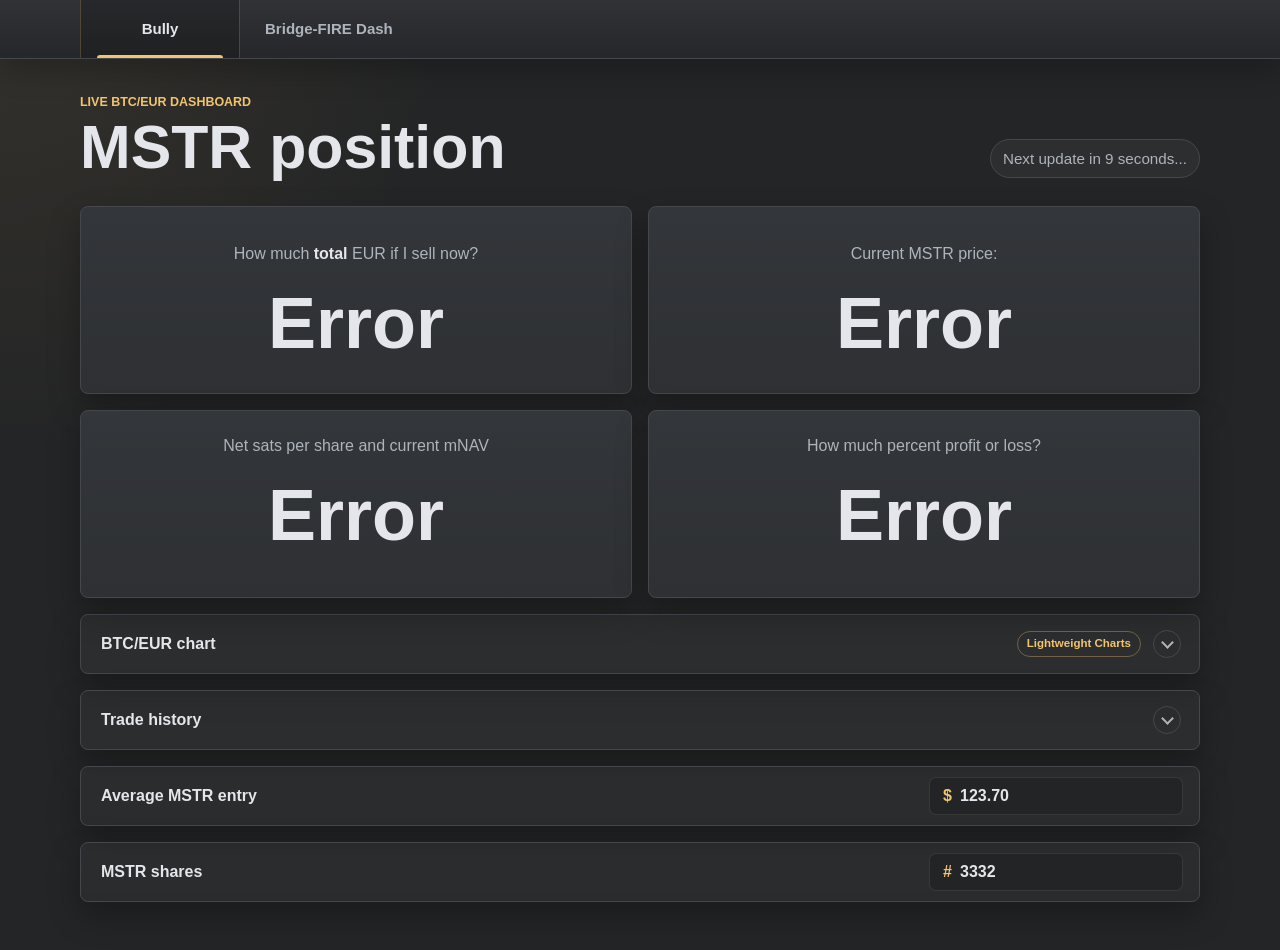
==== commit ced917e7: "Update dashboard main widgets" ====
--- a/index.html
+++ b/index.html
@@ -3,11 +3,11 @@
 <head>
     <meta charset="UTF-8">
     <meta name="viewport" content="width=device-width, initial-scale=1.0">
-    <title>Shorty</title>
+    <title>Bully</title>
     <meta name="theme-color" content="#242526">
     <meta name="apple-mobile-web-app-capable" content="yes">
     <meta name="mobile-web-app-capable" content="yes">
-    <meta name="apple-mobile-web-app-title" content="Shorty">
+    <meta name="apple-mobile-web-app-title" content="Bully">
     <link rel="manifest" href="/manifest.json?v=5">
     <link rel="icon" type="image/svg+xml" href="/favicon.svg?v=5">
     <link rel="icon" type="image/png" sizes="256x256" href="/favicon.png?v=5">
@@ -22,14 +22,14 @@
 <nav class="app-tabbar" aria-label="Dashboard tabs">
     <div class="app-tabbar-inner" role="tablist">
         <button
-            id="shortyTabButton"
+            id="bullyTabButton"
             class="app-tab is-active"
             type="button"
             role="tab"
             aria-selected="true"
-            aria-controls="shortyTabPanel"
-            data-dashboard-tab="shorty"
-        >Shorty</button>
+            aria-controls="bullyTabPanel"
+            data-dashboard-tab="bully"
+        >Bully</button>
         <button
             id="bridgeFireTabButton"
             class="app-tab"
@@ -43,36 +43,38 @@
 </nav>
 <main class="dashboard">
     <section
-        id="shortyTabPanel"
+        id="bullyTabPanel"
         class="dashboard-tab-panel"
         role="tabpanel"
-        aria-labelledby="shortyTabButton"
-        data-dashboard-panel="shorty"
+        aria-labelledby="bullyTabButton"
+        data-dashboard-panel="bully"
     >
     <header class="dashboard-header">
         <div>
             <p class="eyebrow">Live BTC/EUR dashboard</p>
-            <h1>Bitcoin short trade</h1>
+            <h1>MSTR position</h1>
         </div>
         <p id="timer"></p>
     </header>
 
-    <section class="metric-grid" aria-label="Bitcoin short trade metrics">
+    <section class="metric-grid" aria-label="MSTR position metrics">
         <div class="box">
-            <p>How much bitcoin <b>total</b> if I sell now?</p>
+            <p>How much <b>total</b> EUR if I sell now?</p>
             <h2 id="total"></h2>
         </div>
         <div class="box">
-            <p>Current price:</p>
+            <p>Current MSTR price:</p>
             <h2 id="currentPrice"></h2>
         </div>
         <div class="box">
-            <p>How much bitcoin did I gain or lose?</p>
+            <p>Net sats per share and current mNAV</p>
             <h2 id="delta"></h2>
+            <p id="deltaDetail" class="metric-note"></p>
         </div>
         <div class="box">
             <p>How much percent profit or loss?</p>
             <h2 id="percent"></h2>
+            <p id="percentDetail" class="metric-note"></p>
         </div>
     </section>
 
@@ -217,40 +219,40 @@
         </details>
     </section>
 
-    <section class="holdings-panel" aria-label="Short entry settings">
+    <section class="holdings-panel" aria-label="MSTR average entry settings">
         <div>
-            <p class="holdings-label">Short entry</p>
-        </div>
-        <label class="holdings-input-wrap" for="shortEntryPrice">
-            <span>€</span>
+            <p class="holdings-label">Average MSTR entry</p>
+        </div>
+        <label class="holdings-input-wrap" for="mstrAveragePrice">
+            <span>$</span>
             <input
-                id="shortEntryPrice"
+                id="mstrAveragePrice"
+                type="number"
+                inputmode="decimal"
+                min="0.01"
+                step="0.01"
+                value="123.70"
+                required
+                aria-label="Average MSTR entry price"
+            >
+        </label>
+    </section>
+
+    <section class="holdings-panel" aria-label="MSTR share settings">
+        <div>
+            <p class="holdings-label">MSTR shares</p>
+        </div>
+        <label class="holdings-input-wrap" for="mstrShares">
+            <span>#</span>
+            <input
+                id="mstrShares"
                 type="number"
                 inputmode="numeric"
                 min="1"
                 step="1"
-                value="92000"
+                value="3332"
                 required
-                aria-label="Short entry price"
-            >
-        </label>
-    </section>
-
-    <section class="holdings-panel" aria-label="EUR holdings settings">
-        <div>
-            <p class="holdings-label">Current EUR holdings</p>
-        </div>
-        <label class="holdings-input-wrap" for="currentEurHoldings">
-            <span>€</span>
-            <input
-                id="currentEurHoldings"
-                type="number"
-                inputmode="numeric"
-                min="1"
-                step="1"
-                value="355500"
-                required
-                aria-label="Current EUR holdings"
+                aria-label="MSTR shares"
             >
         </label>
     </section>
@@ -406,14 +408,14 @@
     </section>
 </main>
 
-<script src="btc.js?v=24"></script>
+<script src="btc.js?v=27"></script>
 <script src="bridge-fire.js?v=19"></script>
 <script>
 const refreshIntervalMs = 10000;
 const timerElement = document.getElementById('timer');
 let nextUpdateAt = Date.now();
 let refreshTimeoutId;
-let activeDashboardTab = 'shorty';
+let activeDashboardTab = 'bully';
 const mobileTabMediaQuery = window.matchMedia
     ? window.matchMedia('(max-width: 720px)')
     : null;
@@ -435,7 +437,7 @@
 
 function syncDashboardTabsForViewport() {
     if (mobileTabMediaQuery?.matches) {
-        setActiveDashboardTab('shorty');
+        setActiveDashboardTab('bully');
     }
 }
 
@@ -453,9 +455,9 @@
     document.querySelectorAll('[data-dashboard-panel]').forEach((panel) => {
         panel.hidden = panel.dataset.dashboardPanel !== tabId;
     });
-    document.title = tabId === 'bridge-fire' ? 'Bridge-FIRE Dash' : 'Shorty';
-
-    if (tabId === 'shorty') {
+    document.title = tabId === 'bridge-fire' ? 'Bridge-FIRE Dash' : 'Bully';
+
+    if (tabId === 'bully') {
         refreshTradeInfo();
     } else {
         window.clearTimeout(refreshTimeoutId);
@@ -463,7 +465,7 @@
 }
 
 function updateTimer() {
-    if (activeDashboardTab !== 'shorty') {
+    if (activeDashboardTab !== 'bully') {
         return;
     }
 
@@ -476,14 +478,14 @@
 
 async function refreshTradeInfo() {
     window.clearTimeout(refreshTimeoutId);
-    if (activeDashboardTab !== 'shorty') {
+    if (activeDashboardTab !== 'bully') {
         return;
     }
 
     nextUpdateAt = Date.now();
     updateTimer();
     await updateTradeInfo();
-    if (activeDashboardTab !== 'shorty') {
+    if (activeDashboardTab !== 'bully') {
         return;
     }
 
@@ -495,8 +497,8 @@
 setInterval(updateTimer, 1000);
 setupDashboardTabs();
 setupPriceChart();
-setupShortEntryInput(refreshTradeInfo);
-setupHoldingsInput(refreshTradeInfo);
+setupMstrAveragePriceInput(refreshTradeInfo);
+setupMstrSharesInput(refreshTradeInfo);
 setupBridgeFireCalculator();
 refreshTradeInfo();
 </script>
--- a/style.css
+++ b/style.css
@@ -168,6 +168,13 @@
     overflow-wrap: anywhere;
 }
 
+.box .metric-note {
+    max-width: 100%;
+    color: var(--muted);
+    font-size: 0.86rem;
+    font-weight: 700;
+}
+
 .chart-disclosure {
     margin-top: 16px;
 }
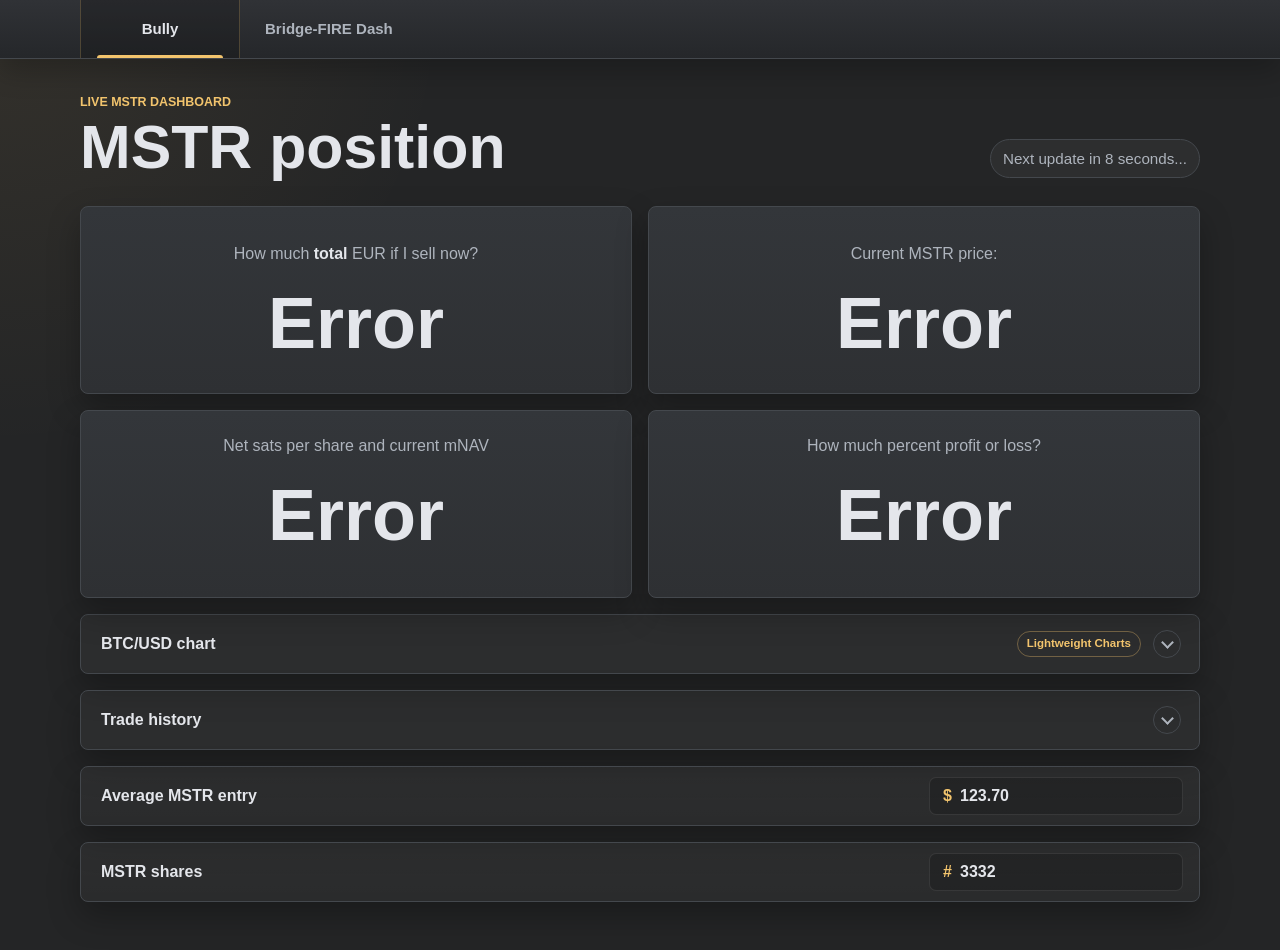
==== commit d0c2275c: "Finish new dashboard" ====
--- a/index.html
+++ b/index.html
@@ -51,7 +51,7 @@
     >
     <header class="dashboard-header">
         <div>
-            <p class="eyebrow">Live BTC/EUR dashboard</p>
+            <p class="eyebrow">Live MSTR dashboard</p>
             <h1>MSTR position</h1>
         </div>
         <p id="timer"></p>
@@ -78,10 +78,10 @@
         </div>
     </section>
 
-    <section class="chart-disclosure" aria-label="BTC/EUR chart">
+    <section class="chart-disclosure" aria-label="BTC/USD chart">
         <details id="priceChartPanel" class="chart-panel">
             <summary class="chart-tab">
-                <span class="chart-tab-title">BTC/EUR chart</span>
+                <span class="chart-tab-title">BTC/USD chart</span>
                 <a
                     class="chart-tab-source"
                     href="https://tradingview.github.io/lightweight-charts/docs"
@@ -93,21 +93,21 @@
             </summary>
             <div class="chart-body">
                 <div
-                    id="btcEurChart"
+                    id="btcUsdChart"
                     class="price-chart-frame"
-                    aria-label="BTC/EUR price chart"
+                    aria-label="BTC/USD price chart"
                 >
                     <div class="price-chart-toolbar" aria-label="Chart timeframe controls">
                         <button class="chart-period-button" type="button" data-chart-period="daily">Daily</button>
                         <button class="chart-period-button is-active" type="button" data-chart-period="weekly">Weekly</button>
                         <span class="price-chart-meta">24M history</span>
-                        <span>Live BTC/EUR</span>
+                        <span>Live BTC/USD</span>
                         <span id="chartMoveIndicator" class="chart-move-indicator" aria-live="polite">--</span>
                     </div>
                     <div class="price-chart-heading">
                         <p>
                             <span class="coin-dot">₿</span>
-                            <span>Bitcoin / Euro · <span id="chartTimeframeLabel">1W</span> · Coinbase</span>
+                            <span>Bitcoin / US Dollar · <span id="chartTimeframeLabel">1W</span> · Coinbase</span>
                         </p>
                         <p id="chartOhlc" class="chart-ohlc"></p>
                     </div>
@@ -408,7 +408,7 @@
     </section>
 </main>
 
-<script src="btc.js?v=27"></script>
+<script src="btc.js?v=28"></script>
 <script src="bridge-fire.js?v=19"></script>
 <script>
 const refreshIntervalMs = 10000;
--- a/style.css
+++ b/style.css
@@ -169,8 +169,6 @@
 }
 
 .box .metric-note {
-    max-width: 100%;
-    color: var(--muted);
     font-size: 0.86rem;
     font-weight: 700;
 }
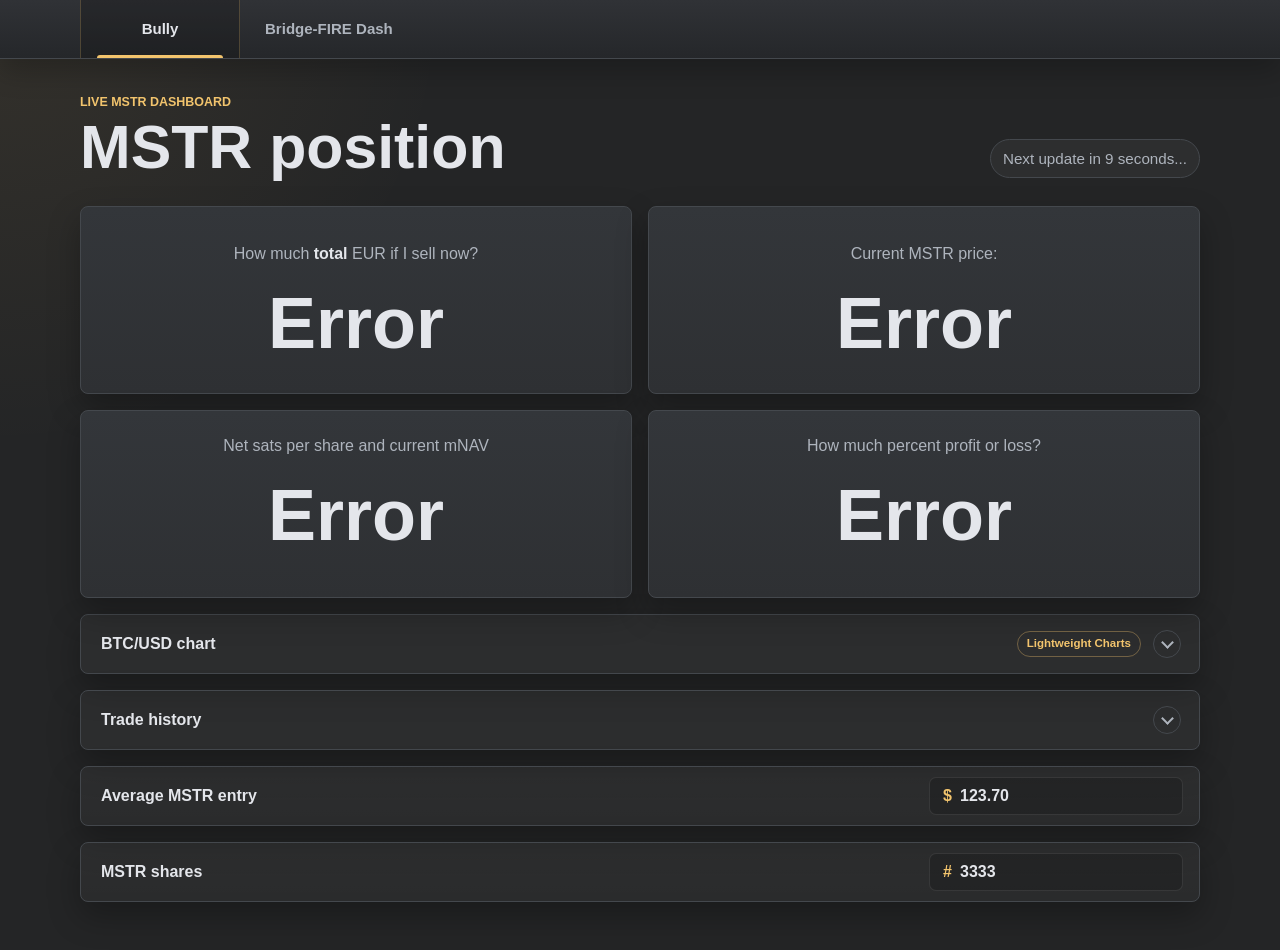
==== commit 4eb405f2: "Update defaults" ====
--- a/index.html
+++ b/index.html
@@ -250,7 +250,7 @@
                 inputmode="numeric"
                 min="1"
                 step="1"
-                value="3332"
+                value="3333"
                 required
                 aria-label="MSTR shares"
             >
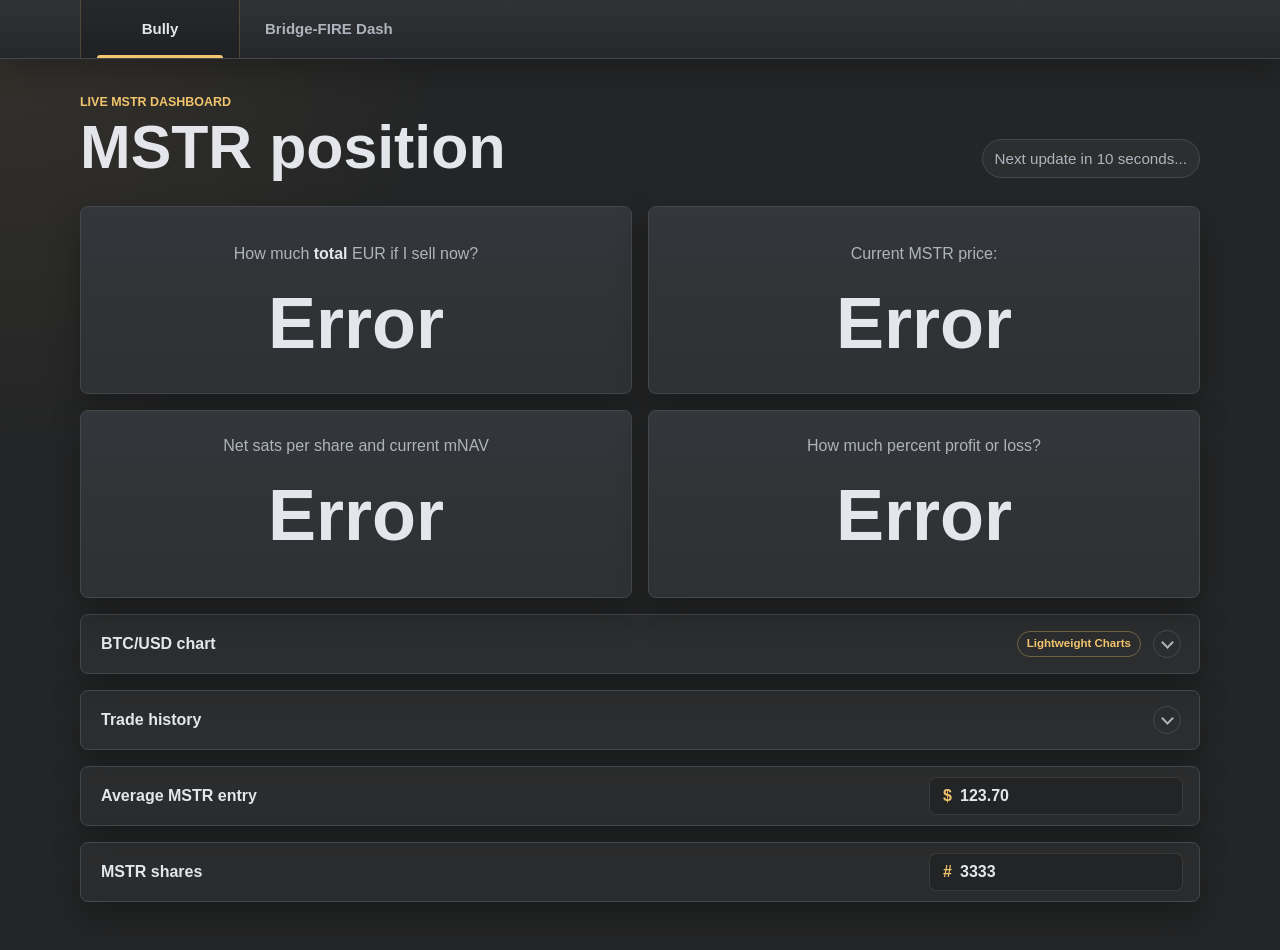
==== commit d2a94017: "use strategy's website as source of truth" ====
--- a/index.html
+++ b/index.html
@@ -408,7 +408,7 @@
     </section>
 </main>
 
-<script src="btc.js?v=28"></script>
+<script src="btc.js?v=30"></script>
 <script src="bridge-fire.js?v=19"></script>
 <script>
 const refreshIntervalMs = 10000;
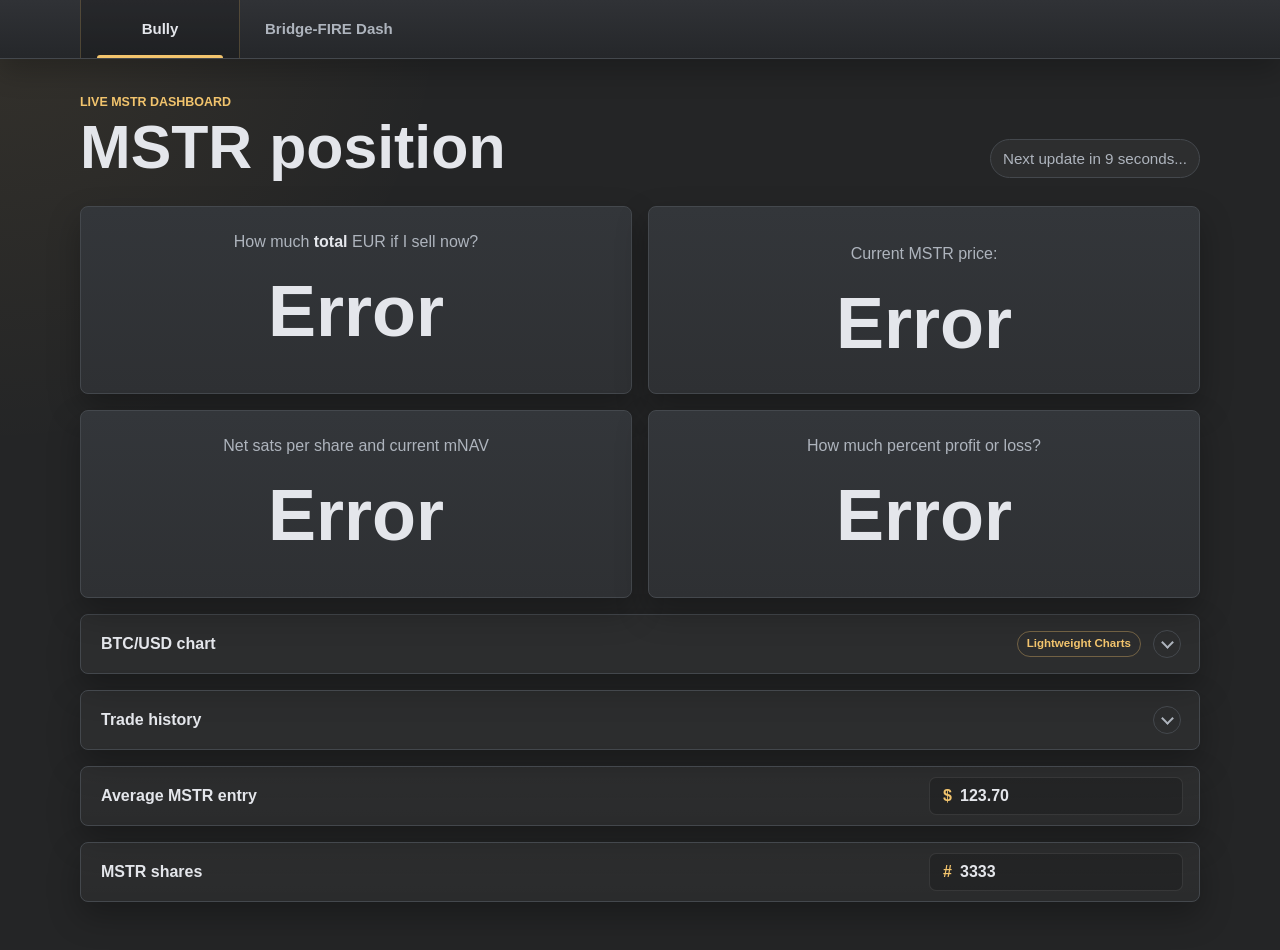
==== commit 7a3b8e81: "Add information field" ====
--- a/index.html
+++ b/index.html
@@ -61,6 +61,7 @@
         <div class="box">
             <p>How much <b>total</b> EUR if I sell now?</p>
             <h2 id="total"></h2>
+            <p id="totalDetail" class="metric-note"></p>
         </div>
         <div class="box">
             <p>Current MSTR price:</p>
